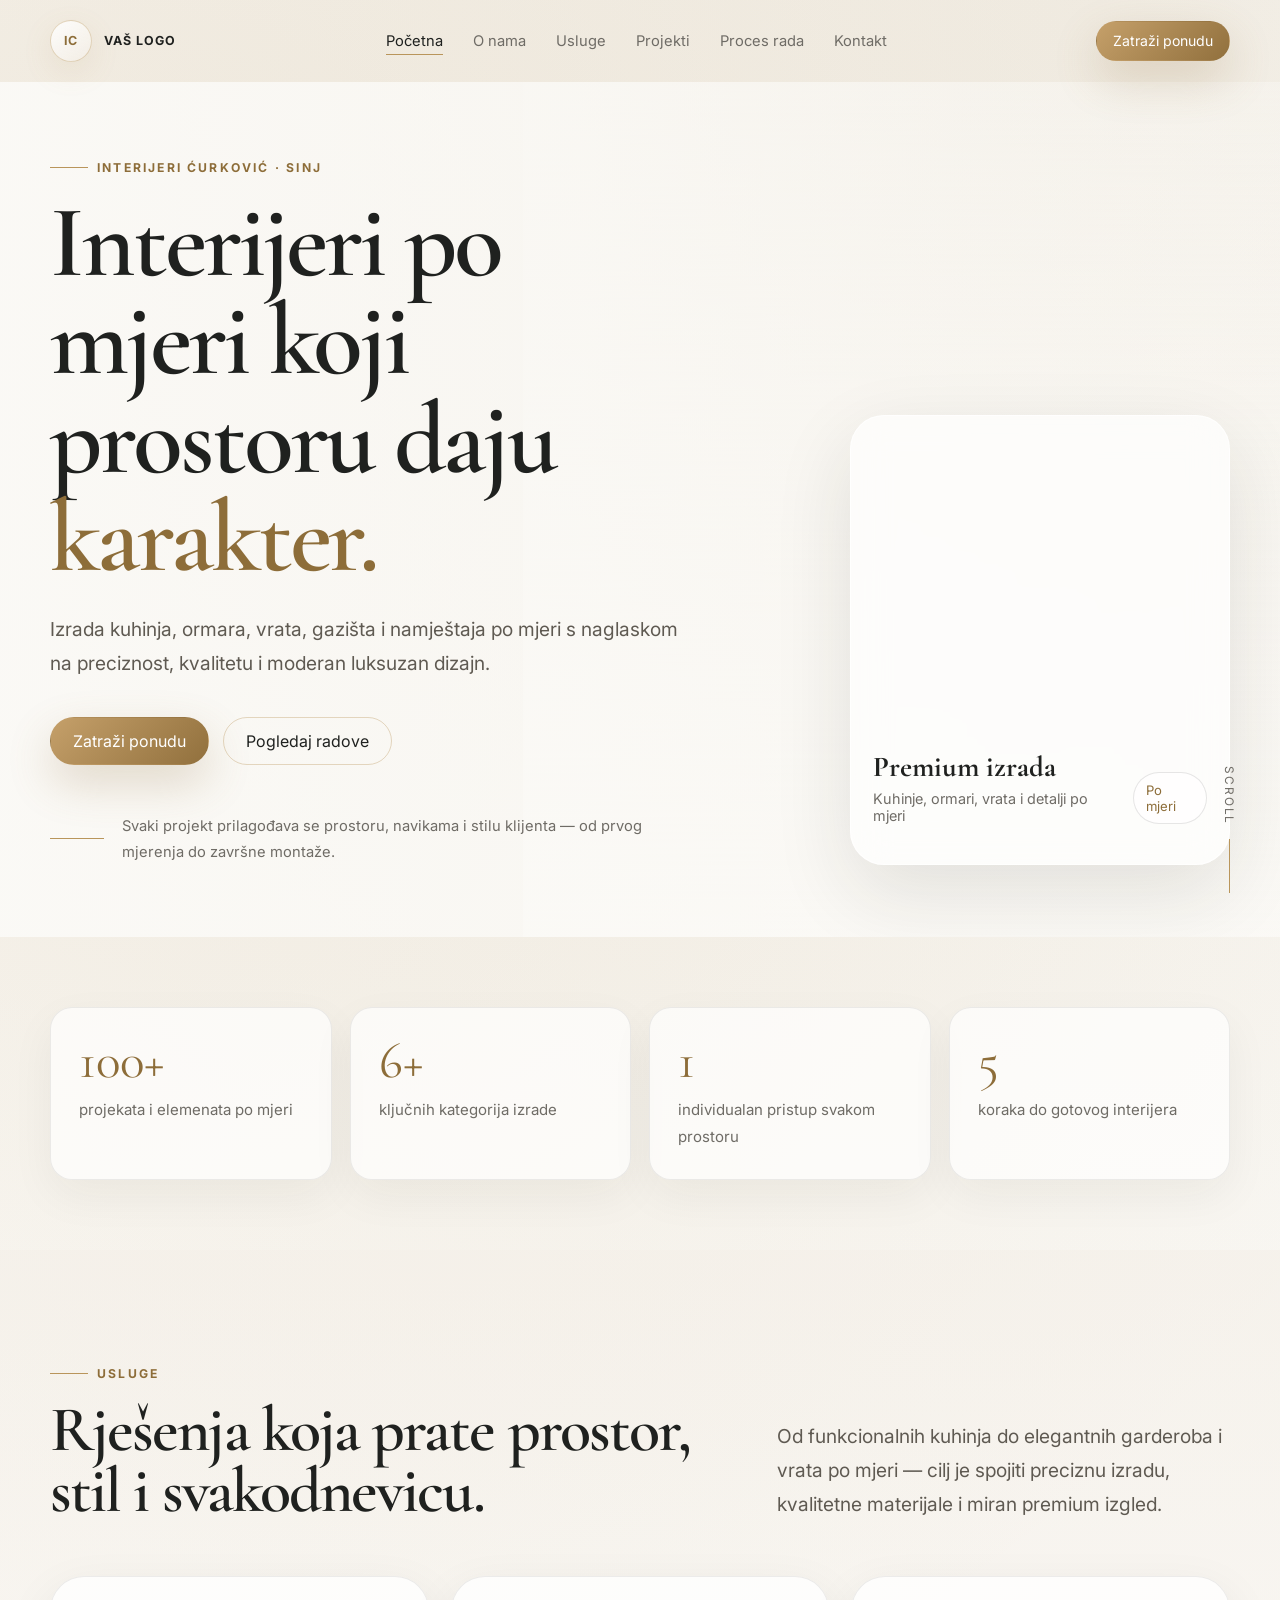
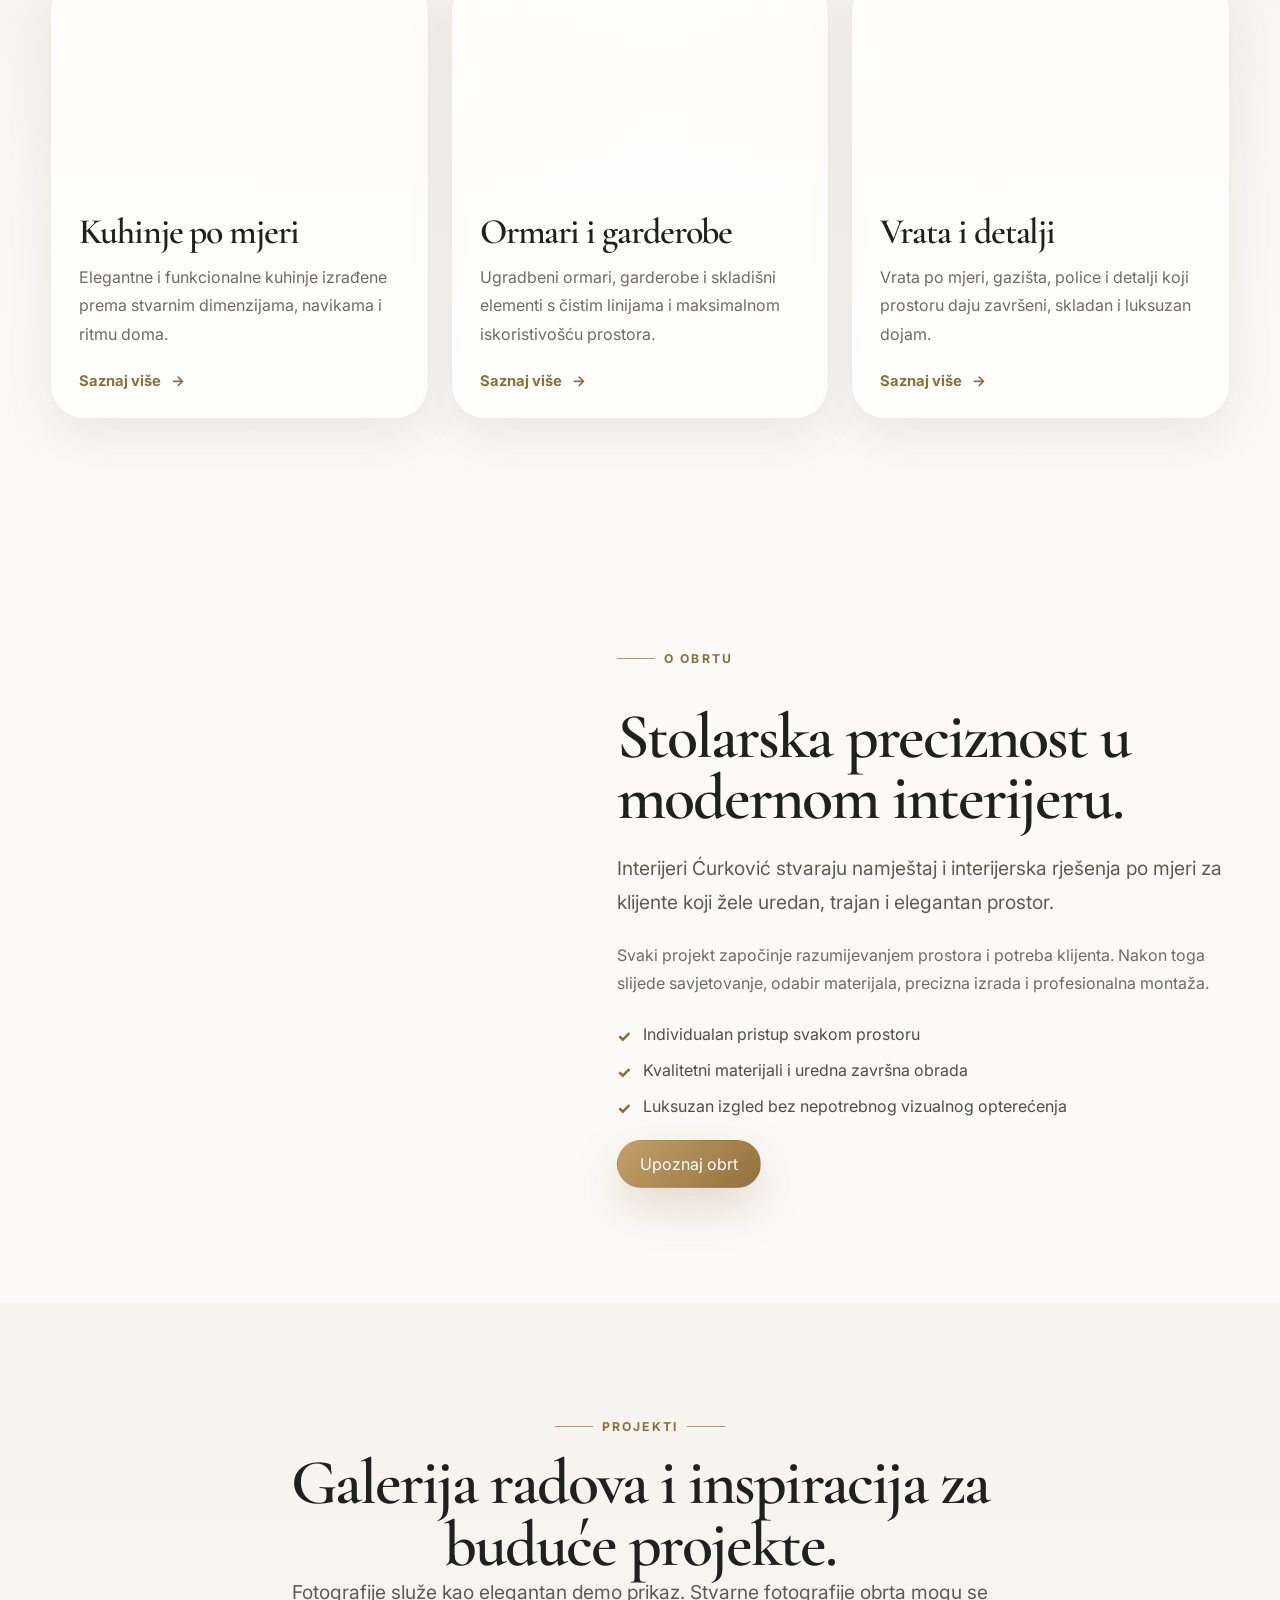
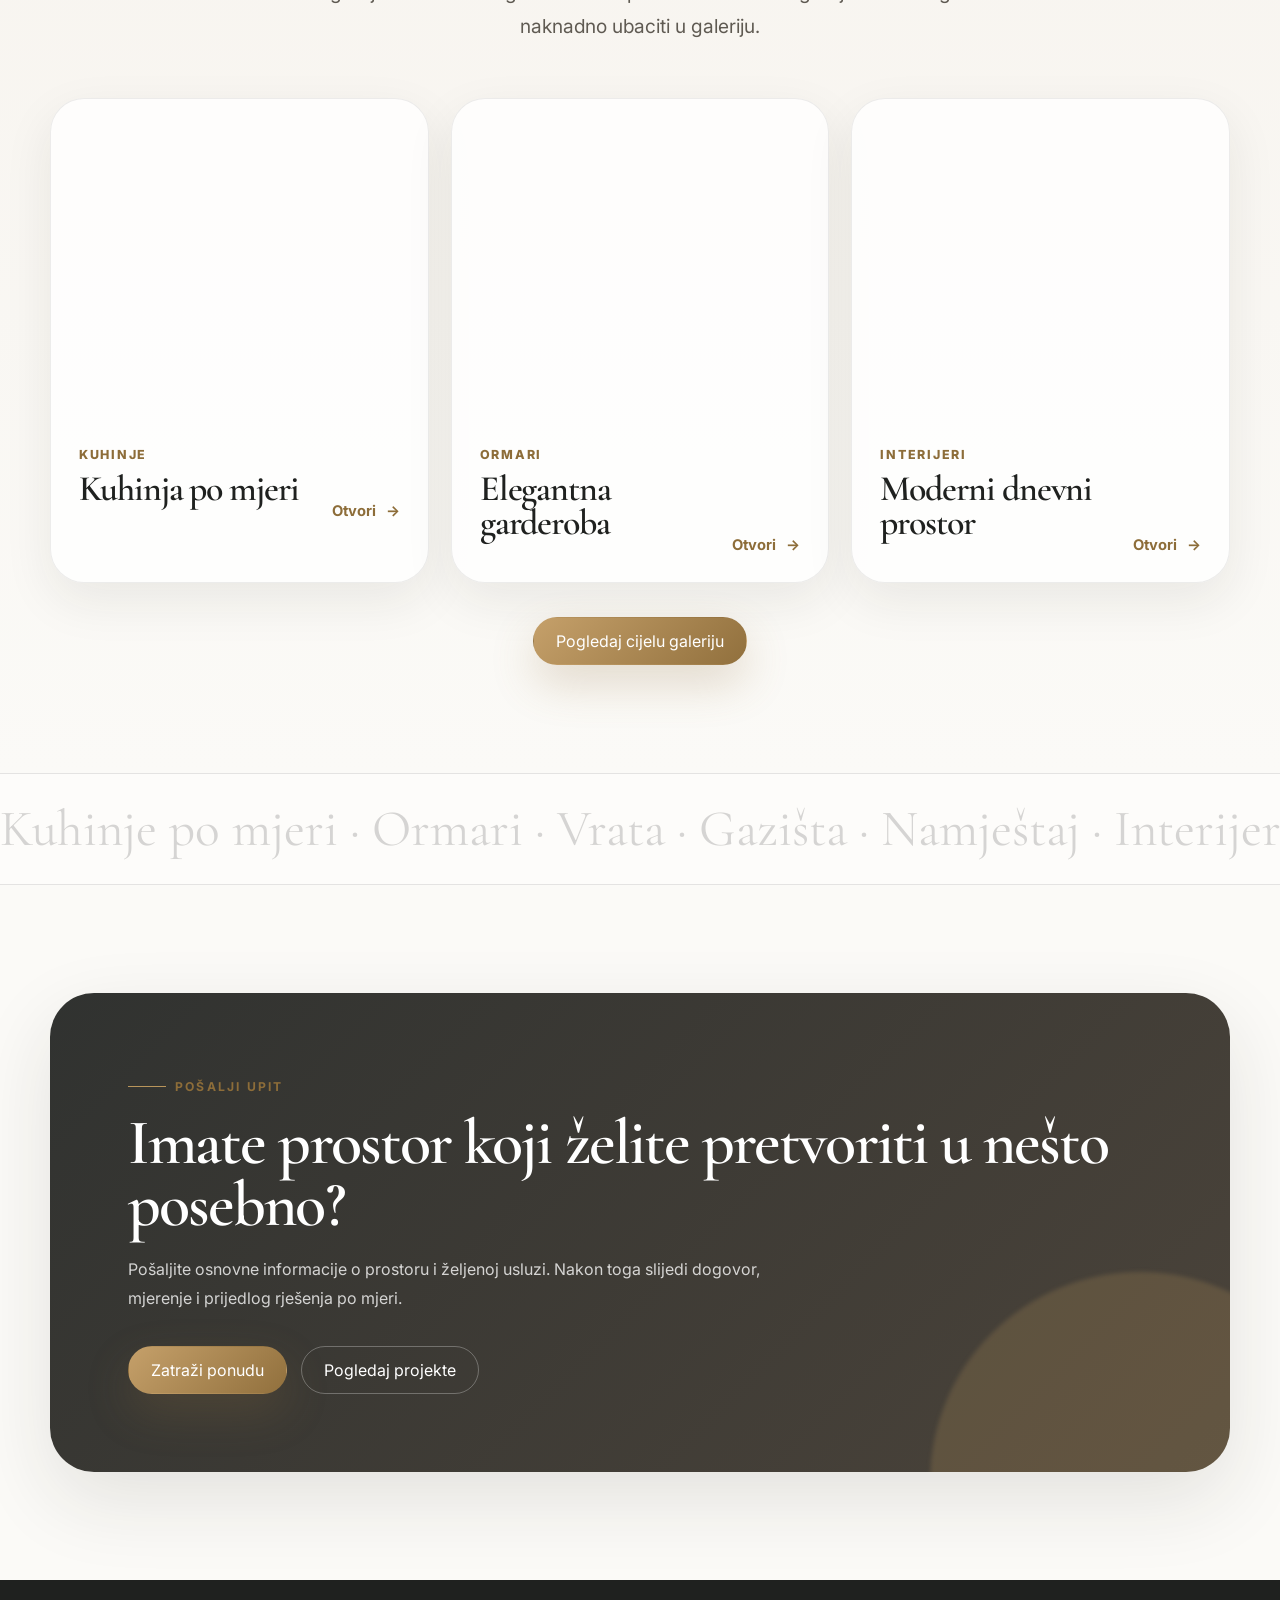
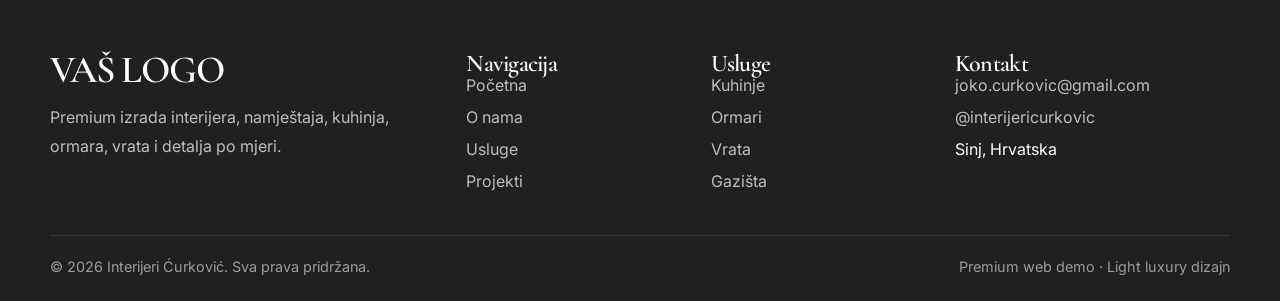
==== index.html @ 6cfb398f "1" ====
<!DOCTYPE html>
<html lang="hr">
<head>
  <meta charset="UTF-8" />
  <meta name="viewport" content="width=device-width, initial-scale=1.0" />
  <title>Interijeri Ćurković | Interijeri po mjeri</title>
  <meta name="description" content="Interijeri Ćurković - izrada kuhinja, ormara, vrata, gazišta i namještaja po mjeri. Sinj, Hrvatska." />
  <link rel="preconnect" href="https://fonts.googleapis.com">
  <link rel="preconnect" href="https://fonts.gstatic.com" crossorigin>
  <link href="https://fonts.googleapis.com/css2?family=Cormorant+Garamond:wght@500;600;700&family=Inter:wght@400;500;600;700;800&display=swap" rel="stylesheet">
  <link rel="stylesheet" href="styles.css" />
</head>
<body>
  <div class="preloader"><div class="preloader-mark"></div></div>

  <header class="navbar">
    <div class="nav-inner">
      <a href="index.html" class="logo" aria-label="Interijeri Ćurković početna">
        <span class="logo-mark">IC</span>
        <span>VAŠ LOGO</span>
      </a>
      <nav class="nav-links" aria-label="Glavna navigacija">
        <a href="index.html">Početna</a>
        <a href="o-nama.html">O nama</a>
        <a href="usluge.html">Usluge</a>
        <a href="projekti.html">Projekti</a>
        <a href="proces.html">Proces rada</a>
        <a href="kontakt.html">Kontakt</a>
      </nav>
      <div class="nav-cta">
        <a href="kontakt.html" class="btn small primary">Zatraži ponudu</a>
        <button class="menu-toggle" aria-label="Otvori izbornik">
          <span></span><span></span><span></span>
        </button>
      </div>
    </div>
  </header>

  <main>
    <section class="hero" style="--hero-img: url('https://images.unsplash.com/photo-1556912167-f556f1f39fdf?auto=format&fit=crop&w=1800&q=80');">
      <div class="hero-bg"></div>
      <div class="container hero-grid">
        <div class="hero-content reveal">
          <span class="eyebrow">Interijeri Ćurković · Sinj</span>
          <h1>Interijeri po mjeri koji prostoru daju <span>karakter.</span></h1>
          <p class="lead">Izrada kuhinja, ormara, vrata, gazišta i namještaja po mjeri s naglaskom na preciznost, kvalitetu i moderan luksuzan dizajn.</p>
          <div class="hero-actions">
            <a href="kontakt.html" class="btn primary">Zatraži ponudu</a>
            <a href="projekti.html" class="btn ghost">Pogledaj radove</a>
          </div>
          <div class="hero-note">
            <span class="line"></span>
            <p>Svaki projekt prilagođava se prostoru, navikama i stilu klijenta — od prvog mjerenja do završne montaže.</p>
          </div>
        </div>
        <aside class="hero-card reveal delay-2">
          <div class="hero-card-img image-reveal"></div>
          <div class="hero-card-row">
            <div>
              <strong>Premium izrada</strong>
              <span>Kuhinje, ormari, vrata i detalji po mjeri</span>
            </div>
            <div class="badge">Po mjeri</div>
          </div>
        </aside>
      </div>
      <div class="scroll-indicator">Scroll</div>
    </section>

    <section class="section tight">
      <div class="container stats-grid">
        <div class="stat-card reveal"><div class="stat-number" data-count="100" data-suffix="+">0</div><p>projekata i elemenata po mjeri</p></div>
        <div class="stat-card reveal delay-1"><div class="stat-number" data-count="6" data-suffix="+">0</div><p>ključnih kategorija izrade</p></div>
        <div class="stat-card reveal delay-2"><div class="stat-number" data-count="1">0</div><p>individualan pristup svakom prostoru</p></div>
        <div class="stat-card reveal delay-3"><div class="stat-number" data-count="5">0</div><p>koraka do gotovog interijera</p></div>
      </div>
    </section>

    <section class="section alt">
      <div class="container">
        <div class="section-head">
          <div class="reveal">
            <span class="eyebrow">Usluge</span>
            <h2>Rješenja koja prate prostor, stil i svakodnevicu.</h2>
          </div>
          <p class="lead reveal delay-1">Od funkcionalnih kuhinja do elegantnih garderoba i vrata po mjeri — cilj je spojiti preciznu izradu, kvalitetne materijale i miran premium izgled.</p>
        </div>
        <div class="grid-3">
          <article class="service-card reveal" style="--img:url('https://images.unsplash.com/photo-1600489000022-c2086d79f9d4?auto=format&fit=crop&w=900&q=80')">
            <div class="service-img"></div>
            <div class="card-content"><h3>Kuhinje po mjeri</h3><p>Elegantne i funkcionalne kuhinje izrađene prema stvarnim dimenzijama, navikama i ritmu doma.</p><a class="card-link" href="usluge.html">Saznaj više</a></div>
          </article>
          <article class="service-card reveal delay-1" style="--img:url('https://images.unsplash.com/photo-1616594039964-ae9021a400a0?auto=format&fit=crop&w=900&q=80')">
            <div class="service-img"></div>
            <div class="card-content"><h3>Ormari i garderobe</h3><p>Ugradbeni ormari, garderobe i skladišni elementi s čistim linijama i maksimalnom iskoristivošću prostora.</p><a class="card-link" href="usluge.html">Saznaj više</a></div>
          </article>
          <article class="service-card reveal delay-2" style="--img:url('https://images.unsplash.com/photo-1600566753190-17f0baa2a6c3?auto=format&fit=crop&w=900&q=80')">
            <div class="service-img"></div>
            <div class="card-content"><h3>Vrata i detalji</h3><p>Vrata po mjeri, gazišta, police i detalji koji prostoru daju završeni, skladan i luksuzan dojam.</p><a class="card-link" href="usluge.html">Saznaj više</a></div>
          </article>
        </div>
      </div>
    </section>

    <section class="section">
      <div class="container split">
        <div class="split-media image-reveal" style="--img:url('https://images.unsplash.com/photo-1600607687939-ce8a6c25118c?auto=format&fit=crop&w=1100&q=80')">
          <div class="float-card">
            <strong>Preciznost u svakom detalju</strong>
            <p>Od mjerenja do montaže, svaki element je usklađen s prostorom.</p>
          </div>
        </div>
        <div class="text-stack reveal delay-1">
          <span class="eyebrow">O obrtu</span>
          <h2>Stolarska preciznost u modernom interijeru.</h2>
          <p class="lead">Interijeri Ćurković stvaraju namještaj i interijerska rješenja po mjeri za klijente koji žele uredan, trajan i elegantan prostor.</p>
          <p>Svaki projekt započinje razumijevanjem prostora i potreba klijenta. Nakon toga slijede savjetovanje, odabir materijala, precizna izrada i profesionalna montaža.</p>
          <div class="check-list">
            <div class="check-item">Individualan pristup svakom prostoru</div>
            <div class="check-item">Kvalitetni materijali i uredna završna obrada</div>
            <div class="check-item">Luksuzan izgled bez nepotrebnog vizualnog opterećenja</div>
          </div>
          <a href="o-nama.html" class="btn primary">Upoznaj obrt</a>
        </div>
      </div>
    </section>

    <section class="section alt">
      <div class="container">
        <div class="section-head center reveal">
          <span class="eyebrow">Projekti</span>
          <h2>Galerija radova i inspiracija za buduće projekte.</h2>
          <p class="lead">Fotografije služe kao elegantan demo prikaz. Stvarne fotografije obrta mogu se naknadno ubaciti u galeriju.</p>
        </div>
        <div class="grid-3">
          <article class="project-card reveal" data-lightbox data-image="https://images.unsplash.com/photo-1556912172-45b7abe8b7e1?auto=format&fit=crop&w=1400&q=80" data-title="Kuhinja po mjeri" data-label="Kuhinje">
            <div class="project-img" style="--img:url('https://images.unsplash.com/photo-1556912172-45b7abe8b7e1?auto=format&fit=crop&w=900&q=80')"></div>
            <div class="card-content"><div><span class="project-meta">Kuhinje</span><h3>Kuhinja po mjeri</h3></div><a class="card-link">Otvori</a></div>
          </article>
          <article class="project-card reveal delay-1" data-lightbox data-image="https://images.unsplash.com/photo-1600585152220-90363fe7e115?auto=format&fit=crop&w=1400&q=80" data-title="Elegantna garderoba" data-label="Ormari">
            <div class="project-img" style="--img:url('https://images.unsplash.com/photo-1600585152220-90363fe7e115?auto=format&fit=crop&w=900&q=80')"></div>
            <div class="card-content"><div><span class="project-meta">Ormari</span><h3>Elegantna garderoba</h3></div><a class="card-link">Otvori</a></div>
          </article>
          <article class="project-card reveal delay-2" data-lightbox data-image="https://images.unsplash.com/photo-1600607687920-4e2a09cf159d?auto=format&fit=crop&w=1400&q=80" data-title="Moderni dnevni prostor" data-label="Interijeri">
            <div class="project-img" style="--img:url('https://images.unsplash.com/photo-1600607687920-4e2a09cf159d?auto=format&fit=crop&w=900&q=80')"></div>
            <div class="card-content"><div><span class="project-meta">Interijeri</span><h3>Moderni dnevni prostor</h3></div><a class="card-link">Otvori</a></div>
          </article>
        </div>
        <div style="text-align:center;margin-top:34px" class="reveal"><a href="projekti.html" class="btn primary">Pogledaj cijelu galeriju</a></div>
      </div>
    </section>

    <section class="marquee" aria-hidden="true">
      <div class="marquee-track">
        <span>Kuhinje po mjeri · Ormari · Vrata · Gazišta · Namještaj · Interijeri ·</span>
        <span>Kuhinje po mjeri · Ormari · Vrata · Gazišta · Namještaj · Interijeri ·</span>
      </div>
    </section>

    <section class="section">
      <div class="container">
        <div class="cta-band reveal">
          <span class="eyebrow">Pošalji upit</span>
          <h2>Imate prostor koji želite pretvoriti u nešto posebno?</h2>
          <p>Pošaljite osnovne informacije o prostoru i željenoj usluzi. Nakon toga slijedi dogovor, mjerenje i prijedlog rješenja po mjeri.</p>
          <div class="cta-actions">
            <a href="kontakt.html" class="btn primary">Zatraži ponudu</a>
            <a href="projekti.html" class="btn ghost">Pogledaj projekte</a>
          </div>
        </div>
      </div>
    </section>
  </main>

  <footer class="footer">
    <div class="container">
      <div class="footer-grid">
        <div><h3>VAŠ LOGO</h3><p>Premium izrada interijera, namještaja, kuhinja, ormara, vrata i detalja po mjeri.</p></div>
        <div><h4>Navigacija</h4><div class="footer-links"><a href="index.html">Početna</a><a href="o-nama.html">O nama</a><a href="usluge.html">Usluge</a><a href="projekti.html">Projekti</a></div></div>
        <div><h4>Usluge</h4><div class="footer-links"><a href="usluge.html">Kuhinje</a><a href="usluge.html">Ormari</a><a href="usluge.html">Vrata</a><a href="usluge.html">Gazišta</a></div></div>
        <div><h4>Kontakt</h4><div class="footer-links"><a href="mailto:joko.curkovic@gmail.com">joko.curkovic@gmail.com</a><a href="https://www.instagram.com/interijericurkovic/" target="_blank" rel="noreferrer">@interijericurkovic</a><span>Sinj, Hrvatska</span></div></div>
      </div>
      <div class="footer-bottom"><span>© 2026 Interijeri Ćurković. Sva prava pridržana.</span><span>Premium web demo · Light luxury dizajn</span></div>
    </div>
  </footer>

  <div class="lightbox" aria-label="Pregled fotografije">
    <div class="lightbox-content">
      <div class="lightbox-img"></div>
      <div class="lightbox-info"><div><span class="project-meta lightbox-category">Projekt</span><h3 class="lightbox-title">Naziv projekta</h3></div><button class="lightbox-close" aria-label="Zatvori">×</button></div>
    </div>
  </div>

  <script src="script.js"></script>
</body>
</html>
---- styles.css ----
:root {
  --bg: #fbfaf7;
  --bg-soft: #f4efe8;
  --card: rgba(255,255,255,0.78);
  --card-solid: #ffffff;
  --text: #1f211f;
  --muted: #6f6c66;
  --line: rgba(31, 33, 31, 0.11);
  --accent: #b9955b;
  --accent-dark: #8d6d39;
  --wood: #b98352;
  --shadow: 0 28px 80px rgba(40, 35, 25, 0.11);
  --shadow-soft: 0 18px 50px rgba(40, 35, 25, 0.08);
  --radius-lg: 34px;
  --radius-md: 22px;
  --radius-sm: 14px;
  --max: 1180px;
  --nav-height: 82px;
}

* { box-sizing: border-box; }
html { scroll-behavior: smooth; }
body {
  margin: 0;
  font-family: 'Inter', system-ui, -apple-system, BlinkMacSystemFont, 'Segoe UI', sans-serif;
  color: var(--text);
  background:
    radial-gradient(circle at 12% 8%, rgba(185,149,91,0.13), transparent 30%),
    radial-gradient(circle at 84% 0%, rgba(197,178,145,0.17), transparent 35%),
    var(--bg);
  overflow-x: hidden;
}
body.menu-open { overflow: hidden; }

a { color: inherit; text-decoration: none; }
img { max-width: 100%; display: block; }
button, input, textarea, select { font: inherit; }
::selection { background: rgba(185,149,91,0.28); }

.preloader {
  position: fixed;
  inset: 0;
  z-index: 9999;
  display: grid;
  place-items: center;
  background: var(--bg);
  transition: opacity .75s ease, visibility .75s ease;
}
.preloader.hidden { opacity: 0; visibility: hidden; }
.preloader-mark {
  width: 72px;
  height: 72px;
  border: 1px solid var(--line);
  border-top-color: var(--accent);
  border-radius: 50%;
  animation: spin 1.1s linear infinite;
}
@keyframes spin { to { transform: rotate(360deg); } }

.navbar {
  position: fixed;
  top: 0;
  left: 0;
  right: 0;
  z-index: 1000;
  height: var(--nav-height);
  display: flex;
  align-items: center;
  transition: background .35s ease, box-shadow .35s ease, height .35s ease, border-color .35s ease;
  border-bottom: 1px solid transparent;
}
.navbar.scrolled {
  height: 70px;
  background: rgba(251,250,247,0.86);
  backdrop-filter: blur(22px);
  border-color: var(--line);
  box-shadow: 0 12px 30px rgba(30, 24, 15, .05);
}
.nav-inner {
  width: min(var(--max), calc(100% - 40px));
  margin: 0 auto;
  display: flex;
  align-items: center;
  justify-content: space-between;
  gap: 24px;
}
.logo {
  display: flex;
  align-items: center;
  gap: 12px;
  font-weight: 700;
  letter-spacing: .08em;
  text-transform: uppercase;
  font-size: .78rem;
}
.logo-mark {
  width: 42px;
  height: 42px;
  display: grid;
  place-items: center;
  border: 1px solid rgba(185,149,91,.38);
  border-radius: 50%;
  background: linear-gradient(145deg, rgba(255,255,255,.85), rgba(244,239,232,.5));
  box-shadow: 0 10px 30px rgba(185,149,91,.13);
  color: var(--accent-dark);
}
.nav-links {
  display: flex;
  align-items: center;
  gap: 4px;
}
.nav-links a {
  position: relative;
  padding: 12px 13px;
  color: var(--muted);
  font-size: .92rem;
  transition: color .25s ease;
}
.nav-links a::after {
  content: '';
  position: absolute;
  left: 13px;
  right: 13px;
  bottom: 7px;
  height: 1px;
  background: var(--accent);
  transform: scaleX(0);
  transform-origin: left;
  transition: transform .3s ease;
}
.nav-links a:hover,
.nav-links a.active { color: var(--text); }
.nav-links a:hover::after,
.nav-links a.active::after { transform: scaleX(1); }
.nav-cta { display: flex; align-items: center; gap: 12px; }
.menu-toggle {
  display: none;
  border: 0;
  background: transparent;
  width: 44px;
  height: 44px;
  padding: 0;
  cursor: pointer;
}
.menu-toggle span {
  display: block;
  width: 24px;
  height: 1px;
  background: var(--text);
  margin: 6px auto;
  transition: transform .35s ease, opacity .35s ease;
}
.menu-open .menu-toggle span:nth-child(1) { transform: translateY(7px) rotate(45deg); }
.menu-open .menu-toggle span:nth-child(2) { opacity: 0; }
.menu-open .menu-toggle span:nth-child(3) { transform: translateY(-7px) rotate(-45deg); }

.btn {
  display: inline-flex;
  align-items: center;
  justify-content: center;
  gap: 10px;
  min-height: 48px;
  padding: 0 22px;
  border-radius: 999px;
  border: 1px solid rgba(185,149,91,.36);
  background: rgba(255,255,255,.6);
  color: var(--text);
  cursor: pointer;
  transition: transform .25s ease, box-shadow .25s ease, background .25s ease, border-color .25s ease;
  white-space: nowrap;
}
.btn:hover { transform: translateY(-2px); box-shadow: var(--shadow-soft); }
.btn.primary {
  color: #fff;
  background: linear-gradient(135deg, #c5a06a, #91703d);
  border-color: transparent;
  box-shadow: 0 18px 45px rgba(145,112,61,.24);
}
.btn.primary:hover { box-shadow: 0 22px 55px rgba(145,112,61,.30); }
.btn.ghost { background: transparent; }
.btn.small { min-height: 40px; padding: 0 16px; font-size: .88rem; }

main { padding-top: var(--nav-height); }
.container { width: min(var(--max), calc(100% - 40px)); margin: 0 auto; }
.section { padding: 108px 0; position: relative; }
.section.tight { padding: 70px 0; }
.section.alt {
  background: linear-gradient(180deg, rgba(244,239,232,.62), rgba(255,255,255,.0));
}
.eyebrow {
  display: inline-flex;
  align-items: center;
  gap: 9px;
  color: var(--accent-dark);
  font-weight: 700;
  font-size: .76rem;
  letter-spacing: .18em;
  text-transform: uppercase;
  margin-bottom: 18px;
}
.eyebrow::before {
  content: '';
  width: 38px;
  height: 1px;
  background: var(--accent);
}
h1, h2, h3, h4 {
  margin: 0;
  font-family: 'Cormorant Garamond', Georgia, serif;
  color: var(--text);
  font-weight: 600;
  line-height: .96;
  letter-spacing: -.03em;
}
h1 { font-size: clamp(3.8rem, 8vw, 8.9rem); }
h2 { font-size: clamp(2.55rem, 5vw, 5.45rem); }
h3 { font-size: clamp(1.7rem, 2.8vw, 2.55rem); }
h4 { font-size: 1.5rem; }
p { color: var(--muted); line-height: 1.78; margin: 0; }
.lead { font-size: clamp(1.04rem, 1.5vw, 1.24rem); color: #5f5a52; }
.section-head {
  display: grid;
  grid-template-columns: minmax(0, 1.05fr) minmax(280px, .7fr);
  gap: 48px;
  align-items: end;
  margin-bottom: 54px;
}
.section-head.center { display: block; text-align: center; max-width: 760px; margin: 0 auto 54px; }
.section-head.center .eyebrow { justify-content: center; }
.section-head.center .eyebrow::after { content:''; width:38px; height:1px; background:var(--accent); }

.hero {
  position: relative;
  min-height: calc(100vh - var(--nav-height));
  padding: 70px 0 72px;
  display: grid;
  align-items: center;
  overflow: hidden;
}
.hero::before {
  content: '';
  position: absolute;
  inset: 0;
  background: linear-gradient(90deg, rgba(251,250,247,.92) 0%, rgba(251,250,247,.78) 45%, rgba(251,250,247,.25) 100%);
  z-index: 1;
  pointer-events: none;
}
.hero-bg {
  position: absolute;
  inset: 0 0 0 42%;
  background-image: var(--hero-img);
  background-size: cover;
  background-position: center;
  transform: scale(1.04);
  filter: saturate(.92) contrast(1.02);
}
.hero-bg::after {
  content:'';
  position:absolute;
  inset:0;
  background: linear-gradient(180deg, rgba(251,250,247,.15), rgba(251,250,247,.62));
}
.hero-grid {
  position: relative;
  z-index: 2;
  display: grid;
  grid-template-columns: minmax(0, .92fr) minmax(320px, .7fr);
  gap: 56px;
  align-items: center;
}
.hero-content { max-width: 740px; }
.hero-content h1 span { color: var(--accent-dark); }
.hero-content .lead { max-width: 650px; margin-top: 26px; }
.hero-actions { display: flex; gap: 14px; flex-wrap: wrap; margin-top: 36px; }
.hero-note {
  display: flex;
  align-items: center;
  gap: 18px;
  margin-top: 48px;
  max-width: 620px;
}
.hero-note .line { width: 72px; height: 1px; background: var(--accent); }
.hero-note p { font-size: .92rem; }
.hero-card {
  align-self: end;
  justify-self: end;
  width: min(380px, 100%);
  min-height: 450px;
  padding: 22px;
  border-radius: var(--radius-lg);
  background: rgba(255,255,255,.66);
  backdrop-filter: blur(18px);
  border: 1px solid rgba(255,255,255,.7);
  box-shadow: var(--shadow);
}
.hero-card-img {
  height: 295px;
  border-radius: 26px;
  background-image: url('https://images.unsplash.com/photo-1618221195710-dd6b41faaea6?auto=format&fit=crop&w=900&q=80');
  background-size: cover;
  background-position: center;
  margin-bottom: 20px;
  overflow: hidden;
}
.hero-card-row { display:flex; justify-content:space-between; gap: 18px; align-items:flex-end; }
.hero-card strong { display:block; font-family:'Cormorant Garamond', Georgia, serif; font-size:1.8rem; line-height:1; }
.hero-card span { display:block; color:var(--muted); margin-top:8px; font-size:.9rem; }
.hero-card .badge { border: 1px solid var(--line); border-radius: 999px; padding: 9px 12px; color: var(--accent-dark); font-size: .82rem; background:rgba(255,255,255,.6); }
.scroll-indicator {
  position: absolute;
  z-index: 3;
  right: min(44px, 4vw);
  bottom: 44px;
  writing-mode: vertical-rl;
  color: var(--muted);
  font-size: .74rem;
  letter-spacing: .16em;
  text-transform: uppercase;
  display: flex;
  align-items: center;
  gap: 14px;
}
.scroll-indicator::after { content:''; width:1px; height:54px; background: var(--accent); }

.page-hero {
  padding: 110px 0 82px;
  border-bottom: 1px solid var(--line);
  position: relative;
  overflow: hidden;
}
.page-hero::after {
  content:'';
  position:absolute;
  right:-160px; top: 18px;
  width: 440px; height: 440px;
  border-radius: 50%;
  background: radial-gradient(circle, rgba(185,149,91,.13), transparent 68%);
}
.page-hero-grid {
  display:grid;
  grid-template-columns: minmax(0, .9fr) minmax(300px, .58fr);
  gap: 64px;
  align-items:end;
  position:relative;
  z-index:1;
}
.page-hero h1 { font-size: clamp(3.4rem, 7vw, 7.8rem); }
.page-hero p { margin-top: 28px; }
.breadcrumb { color: var(--muted); font-size: .9rem; margin-bottom: 20px; }
.breadcrumb a { color: var(--accent-dark); }

.stats-grid {
  display:grid;
  grid-template-columns: repeat(4, 1fr);
  gap: 18px;
}
.stat-card {
  padding: 28px;
  border-radius: var(--radius-md);
  background: rgba(255,255,255,.68);
  border: 1px solid rgba(31,33,31,.08);
  box-shadow: 0 16px 45px rgba(40,35,25,.05);
}
.stat-number {
  font-family: 'Cormorant Garamond', Georgia, serif;
  font-size: clamp(2.5rem, 4vw, 4rem);
  color: var(--accent-dark);
  line-height: 1;
}
.stat-card p { margin-top: 10px; font-size: .94rem; }

.grid-3 { display:grid; grid-template-columns: repeat(3, 1fr); gap: 22px; }
.grid-2 { display:grid; grid-template-columns: repeat(2, 1fr); gap: 28px; }
.service-card,
.value-card,
.contact-card,
.faq-card,
.project-card,
.process-card {
  position: relative;
  border-radius: var(--radius-lg);
  background: var(--card);
  border: 1px solid rgba(31,33,31,.08);
  box-shadow: var(--shadow-soft);
  overflow: hidden;
}
.service-card { min-height: 390px; display:flex; flex-direction:column; }
.service-img,
.project-img {
  height: 210px;
  background: var(--img) center/cover no-repeat;
  overflow:hidden;
}
.service-card::after,
.project-card::after {
  content:'';
  position:absolute;
  inset:0;
  background: linear-gradient(135deg, transparent 48%, rgba(185,149,91,.12));
  opacity:0;
  transition: opacity .35s ease;
  pointer-events:none;
}
.service-card:hover::after,
.project-card:hover::after { opacity:1; }
.service-card:hover .service-img,
.project-card:hover .project-img { transform: scale(1.025); }
.service-img,
.project-img { transition: transform .55s ease; }
.card-content { padding: 28px; position:relative; z-index:1; }
.card-content h3 { margin-bottom: 14px; }
.card-content p { margin-bottom: 22px; }
.card-link {
  display:inline-flex;
  align-items:center;
  gap:10px;
  color: var(--accent-dark);
  font-weight:700;
  font-size:.92rem;
}
.card-link::after { content:'→'; transition: transform .25s ease; }
.card-link:hover::after { transform: translateX(4px); }
.icon-chip {
  width: 54px;
  height:54px;
  display:grid;
  place-items:center;
  border-radius: 18px;
  background: linear-gradient(145deg, rgba(185,149,91,.16), rgba(255,255,255,.72));
  border:1px solid rgba(185,149,91,.2);
  color: var(--accent-dark);
  font-size:1.25rem;
  margin-bottom: 24px;
}
.value-card { padding: 32px; }
.value-card h3 { font-size: 2.05rem; margin-bottom: 16px; }

.split {
  display:grid;
  grid-template-columns: minmax(0, .82fr) minmax(320px, 1fr);
  gap: 64px;
  align-items:center;
}
.split.reverse { grid-template-columns: minmax(320px, 1fr) minmax(0, .82fr); }
.split-media {
  position: relative;
  min-height: 560px;
  border-radius: 40px;
  overflow:hidden;
  background: var(--img) center/cover no-repeat;
  box-shadow: var(--shadow);
}
.split-media.small { min-height: 440px; }
.split-media::after {
  content:'';
  position:absolute;
  inset:0;
  background: linear-gradient(180deg, transparent 45%, rgba(0,0,0,.18));
}
.float-card {
  position:absolute;
  left: 26px;
  bottom: 26px;
  right: 26px;
  z-index:1;
  padding: 24px;
  border-radius: 26px;
  background: rgba(255,255,255,.82);
  backdrop-filter: blur(16px);
  border: 1px solid rgba(255,255,255,.7);
}
.float-card strong { font-family:'Cormorant Garamond', Georgia, serif; font-size:2rem; line-height:1; }
.float-card p { margin-top:8px; }
.text-stack > * + * { margin-top: 22px; }
.check-list { display:grid; gap:14px; margin-top: 26px; }
.check-item { display:flex; gap:12px; align-items:flex-start; color:#514d47; }
.check-item::before { content:'✓'; color: var(--accent-dark); font-weight:800; margin-top:2px; }

.project-card { cursor:pointer; }
.project-img { height: 320px; }
.project-card .card-content { display:flex; justify-content:space-between; align-items:flex-end; gap:20px; }
.project-meta { display:block; color:var(--accent-dark); font-size:.78rem; letter-spacing:.14em; text-transform:uppercase; font-weight:800; margin-bottom:10px; }
.gallery-controls {
  display:flex;
  flex-wrap:wrap;
  justify-content:center;
  gap:10px;
  margin-bottom:34px;
}
.filter-btn {
  border:1px solid var(--line);
  border-radius:999px;
  background:rgba(255,255,255,.7);
  padding:12px 18px;
  cursor:pointer;
  color: var(--muted);
  transition: .25s ease;
}
.filter-btn.active,
.filter-btn:hover { color:#fff; background: var(--accent-dark); border-color: var(--accent-dark); }
.gallery-card.hide { display:none; }

.timeline {
  position:relative;
  display:grid;
  gap:24px;
}
.timeline::before {
  content:'';
  position:absolute;
  top: 24px;
  bottom: 24px;
  left: 31px;
  width:1px;
  background: linear-gradient(var(--accent), transparent);
}
.timeline-item {
  display:grid;
  grid-template-columns: 64px minmax(0, 1fr);
  gap: 24px;
  align-items:start;
}
.timeline-no {
  position:relative;
  z-index:1;
  width:64px;
  height:64px;
  border-radius:50%;
  display:grid;
  place-items:center;
  background: #fff;
  border:1px solid rgba(185,149,91,.38);
  color:var(--accent-dark);
  font-weight:800;
  box-shadow: 0 12px 28px rgba(185,149,91,.12);
}
.process-card { padding: 30px; }
.process-card h3 { margin-bottom:12px; }

.cta-band {
  position:relative;
  overflow:hidden;
  padding: 78px;
  border-radius: 44px;
  background:
    linear-gradient(135deg, rgba(31,33,31,.92), rgba(56,48,38,.9)),
    url('https://images.unsplash.com/photo-1600607687920-4e2a09cf159d?auto=format&fit=crop&w=1400&q=80') center/cover no-repeat;
  color:#fff;
  box-shadow: var(--shadow);
}
.cta-band::after {
  content:'';
  position:absolute;
  inset:auto -120px -220px auto;
  width:420px;
  height:420px;
  border-radius:50%;
  background: rgba(185,149,91,.22);
  filter: blur(2px);
}
.cta-band h2, .cta-band p { color:#fff; position:relative; z-index:1; }
.cta-band p { opacity:.78; max-width:680px; margin-top:20px; }
.cta-actions { position:relative; z-index:1; display:flex; gap:14px; flex-wrap:wrap; margin-top:34px; }
.cta-band .btn.ghost { color:#fff; border-color:rgba(255,255,255,.28); }

.contact-layout {
  display:grid;
  grid-template-columns: minmax(320px,.75fr) minmax(0,1fr);
  gap: 30px;
  align-items:start;
}
.contact-stack { display:grid; gap:18px; }
.contact-card { padding:28px; }
.contact-card h3 { margin-bottom:10px; font-size:2rem; }
.contact-card a { color:var(--accent-dark); font-weight:700; }
.form-panel {
  border-radius: 40px;
  padding: 34px;
  background: rgba(255,255,255,.76);
  border:1px solid rgba(31,33,31,.08);
  box-shadow: var(--shadow);
}
.form-grid { display:grid; grid-template-columns: repeat(2,1fr); gap:16px; }
.form-field.full { grid-column:1 / -1; }
.form-field label { display:block; color:#57524b; font-size:.88rem; margin-bottom:8px; font-weight:700; }
.form-field input,
.form-field textarea,
.form-field select {
  width:100%;
  border:1px solid rgba(31,33,31,.12);
  border-radius: 16px;
  background: rgba(255,255,255,.86);
  padding: 15px 16px;
  color:var(--text);
  outline:none;
  transition: border-color .25s ease, box-shadow .25s ease;
}
.form-field textarea { min-height: 145px; resize:vertical; }
.form-field input:focus,
.form-field textarea:focus,
.form-field select:focus {
  border-color: rgba(185,149,91,.65);
  box-shadow: 0 0 0 4px rgba(185,149,91,.10);
}
.form-note { color:var(--muted); font-size:.88rem; margin-top:16px; }
.form-message { margin-top:16px; color:var(--accent-dark); font-weight:700; display:none; }
.map-placeholder {
  height: 360px;
  border-radius: 34px;
  overflow:hidden;
  background:
    linear-gradient(rgba(31,33,31,.18), rgba(31,33,31,.18)),
    url('https://images.unsplash.com/photo-1524661135-423995f22d0b?auto=format&fit=crop&w=1400&q=80') center/cover no-repeat;
  display:grid;
  place-items:center;
  text-align:center;
  color:#fff;
  margin-top: 28px;
  box-shadow: var(--shadow-soft);
}
.map-placeholder span {
  background: rgba(31,33,31,.52);
  border: 1px solid rgba(255,255,255,.25);
  backdrop-filter: blur(8px);
  border-radius: 999px;
  padding: 13px 18px;
}

.faq-grid { display:grid; grid-template-columns: repeat(2, 1fr); gap:20px; }
.faq-card { padding: 28px; }
.faq-card h3 { font-size:1.75rem; margin-bottom:10px; }

.marquee {
  overflow:hidden;
  border-top:1px solid var(--line);
  border-bottom:1px solid var(--line);
  padding:24px 0;
  background: rgba(255,255,255,.38);
}
.marquee-track {
  display:flex;
  width:max-content;
  animation: marquee 28s linear infinite;
}
.marquee-track span {
  font-family:'Cormorant Garamond', Georgia, serif;
  font-size: clamp(2rem, 4vw, 4rem);
  color: rgba(31,33,31,.18);
  white-space:nowrap;
  margin-right: 46px;
}
@keyframes marquee { to { transform: translateX(-50%); } }

.footer {
  background:#1f211f;
  color:#fff;
  padding: 72px 0 26px;
}
.footer-grid {
  display:grid;
  grid-template-columns: 1.1fr .6fr .6fr .8fr;
  gap: 38px;
  margin-bottom: 44px;
}
.footer h3, .footer h4 { color:#fff; }
.footer h3 { font-size:2.4rem; margin-bottom:14px; }
.footer p, .footer a { color: rgba(255,255,255,.7); }
.footer a:hover { color:#fff; }
.footer-links { display:grid; gap:12px; }
.footer-bottom {
  border-top:1px solid rgba(255,255,255,.11);
  padding-top: 22px;
  display:flex;
  justify-content:space-between;
  gap:18px;
  flex-wrap:wrap;
  color:rgba(255,255,255,.55);
  font-size:.9rem;
}

.lightbox {
  position: fixed;
  inset:0;
  background: rgba(31,33,31,.88);
  z-index:2000;
  display:none;
  place-items:center;
  padding: 28px;
}
.lightbox.open { display:grid; }
.lightbox-content {
  width:min(1040px, 100%);
  background:#fff;
  border-radius: 30px;
  overflow:hidden;
  box-shadow:0 35px 100px rgba(0,0,0,.4);
}
.lightbox-img {
  height:min(68vh, 650px);
  background: center/cover no-repeat;
}
.lightbox-info { padding:22px 26px; display:flex; justify-content:space-between; gap:20px; align-items:center; }
.lightbox-info h3 { font-size:2rem; }
.lightbox-close {
  border:0;
  width:44px;
  height:44px;
  border-radius:50%;
  background:#f2eee6;
  cursor:pointer;
  font-size:1.3rem;
}

.reveal { opacity:0; transform: translateY(28px); transition: opacity .75s ease, transform .75s ease; }
.reveal.visible { opacity:1; transform: translateY(0); }
.reveal.delay-1 { transition-delay: .12s; }
.reveal.delay-2 { transition-delay: .24s; }
.reveal.delay-3 { transition-delay: .36s; }
.image-reveal { clip-path: inset(0 0 100% 0); transition: clip-path 1s cubic-bezier(.22,1,.36,1), transform 1s ease; }
.image-reveal.visible { clip-path: inset(0 0 0 0); }

@media (max-width: 1020px) {
  .nav-links {
    position: fixed;
    inset: var(--nav-height) 14px auto 14px;
    display: grid;
    gap: 4px;
    padding: 16px;
    border-radius: 28px;
    background: rgba(251,250,247,.96);
    border:1px solid var(--line);
    box-shadow: var(--shadow);
    transform: translateY(-16px);
    opacity:0;
    pointer-events:none;
    transition: .3s ease;
  }
  .menu-open .nav-links { transform: translateY(0); opacity:1; pointer-events:auto; }
  .nav-links a { padding: 15px 16px; }
  .nav-cta .btn { display:none; }
  .menu-toggle { display:block; }
  .hero-grid, .page-hero-grid, .split, .split.reverse, .contact-layout, .section-head { grid-template-columns: 1fr; }
  .hero-bg { inset: 38% 0 0 0; opacity:.55; }
  .hero::before { background: linear-gradient(180deg, rgba(251,250,247,.96) 0%, rgba(251,250,247,.9) 52%, rgba(251,250,247,.68) 100%); }
  .hero-card { justify-self:start; }
  .stats-grid { grid-template-columns: repeat(2, 1fr); }
  .grid-3 { grid-template-columns: repeat(2,1fr); }
  .footer-grid { grid-template-columns: 1fr 1fr; }
}

@media (max-width: 700px) {
  :root { --nav-height: 74px; }
  .container, .nav-inner { width: min(100% - 28px, var(--max)); }
  .section { padding: 78px 0; }
  .section.tight { padding: 52px 0; }
  .hero { min-height:auto; padding: 54px 0 46px; }
  h1 { font-size: clamp(3.1rem, 16vw, 5rem); }
  h2 { font-size: clamp(2.45rem, 12vw, 4.2rem); }
  .hero-actions, .cta-actions { flex-direction:column; align-items:stretch; }
  .btn { width:100%; }
  .hero-note { margin-top: 32px; }
  .hero-note .line { width: 44px; }
  .hero-card { min-height:auto; }
  .hero-card-img { height: 220px; }
  .scroll-indicator { display:none; }
  .stats-grid, .grid-3, .grid-2, .faq-grid, .form-grid { grid-template-columns:1fr; }
  .project-img { height: 280px; }
  .split-media { min-height: 420px; border-radius: 30px; }
  .cta-band { padding: 42px 24px; border-radius: 30px; }
  .form-panel { padding: 24px; border-radius: 30px; }
  .footer-grid { grid-template-columns:1fr; }
  .footer-bottom { display:grid; }
}
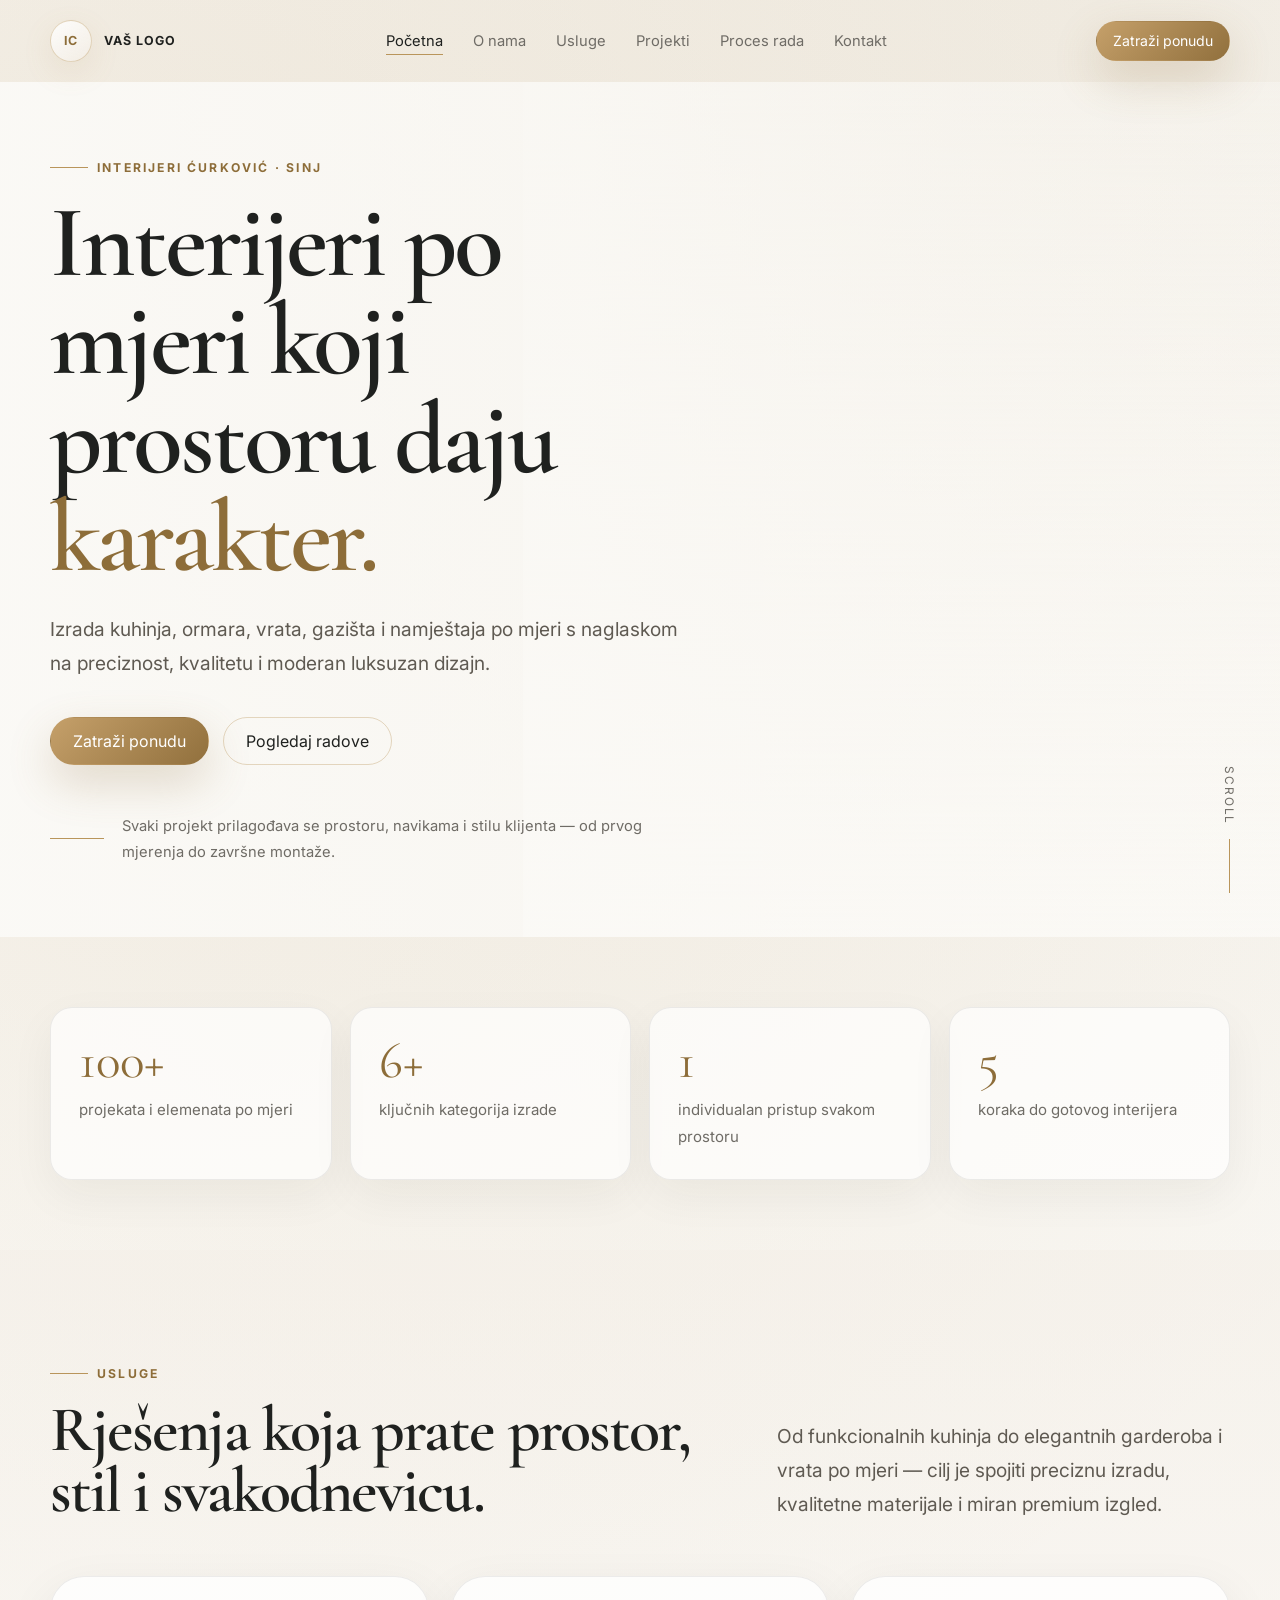
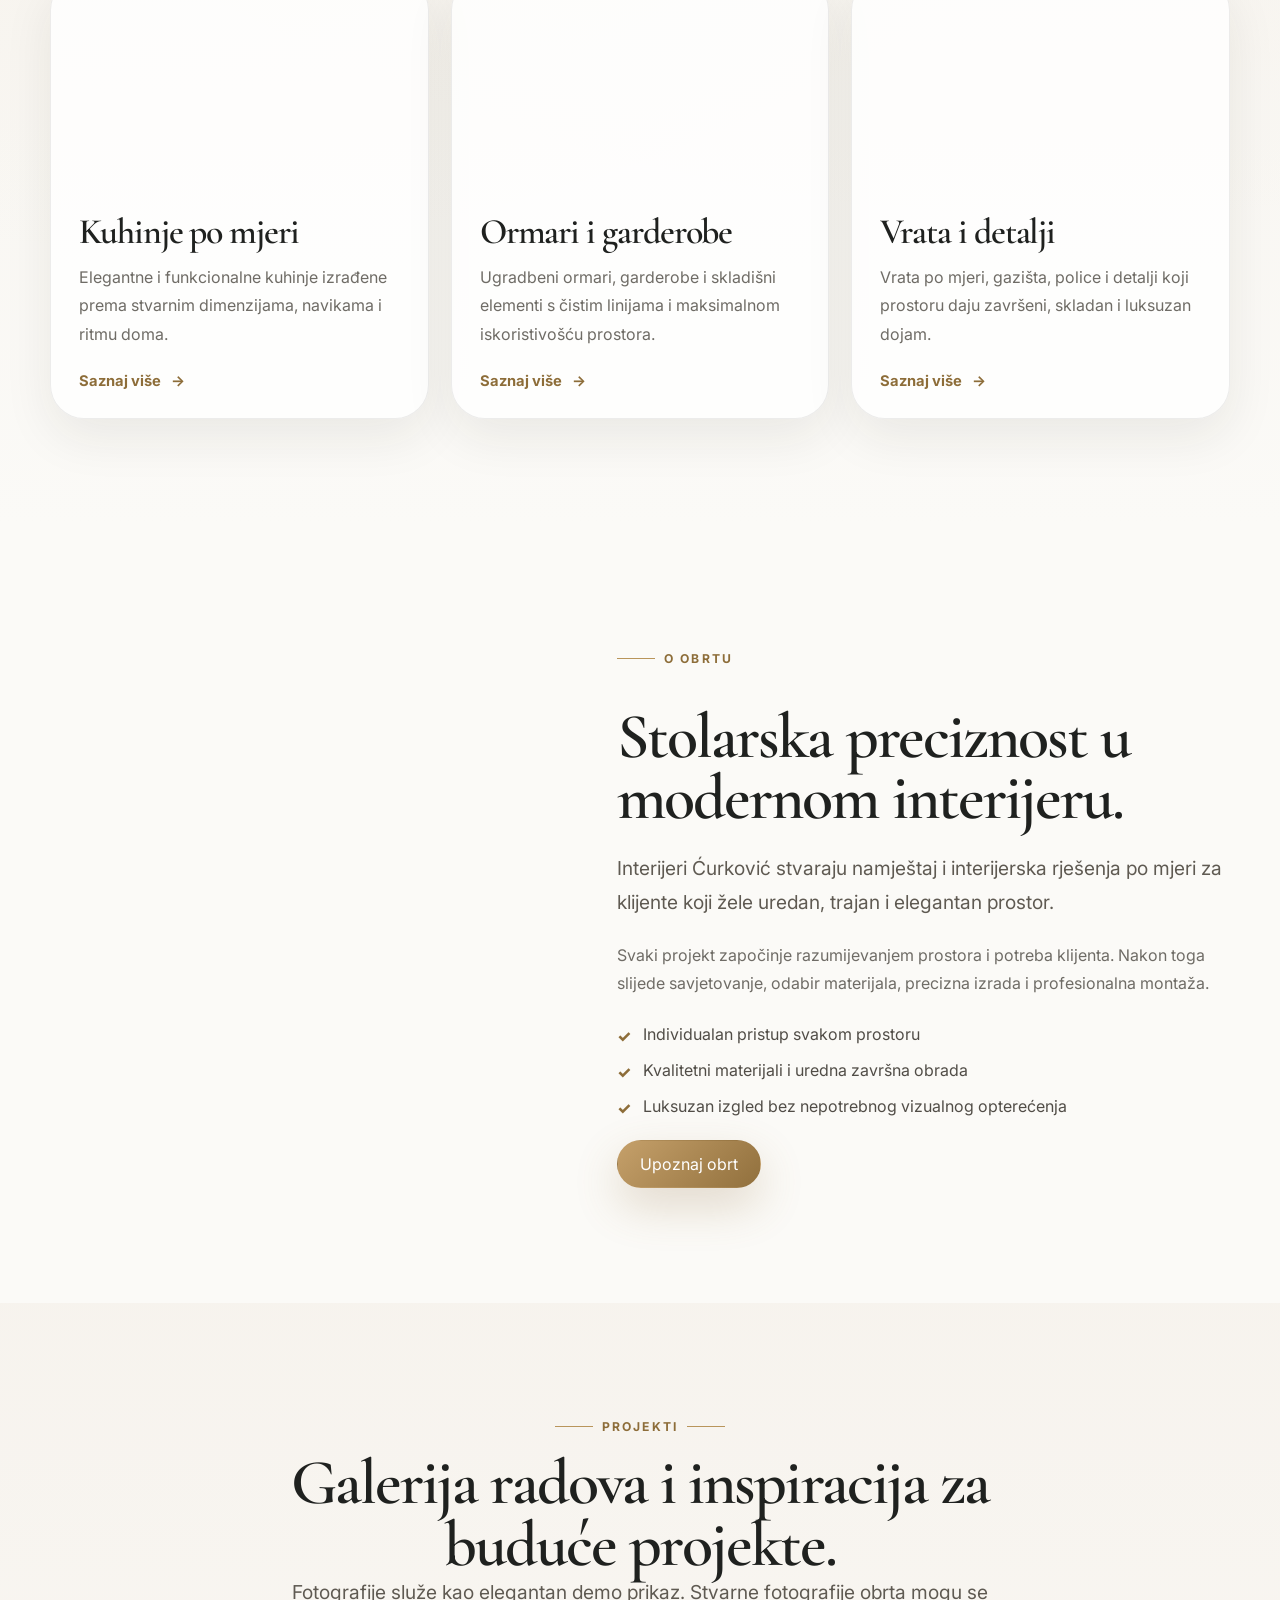
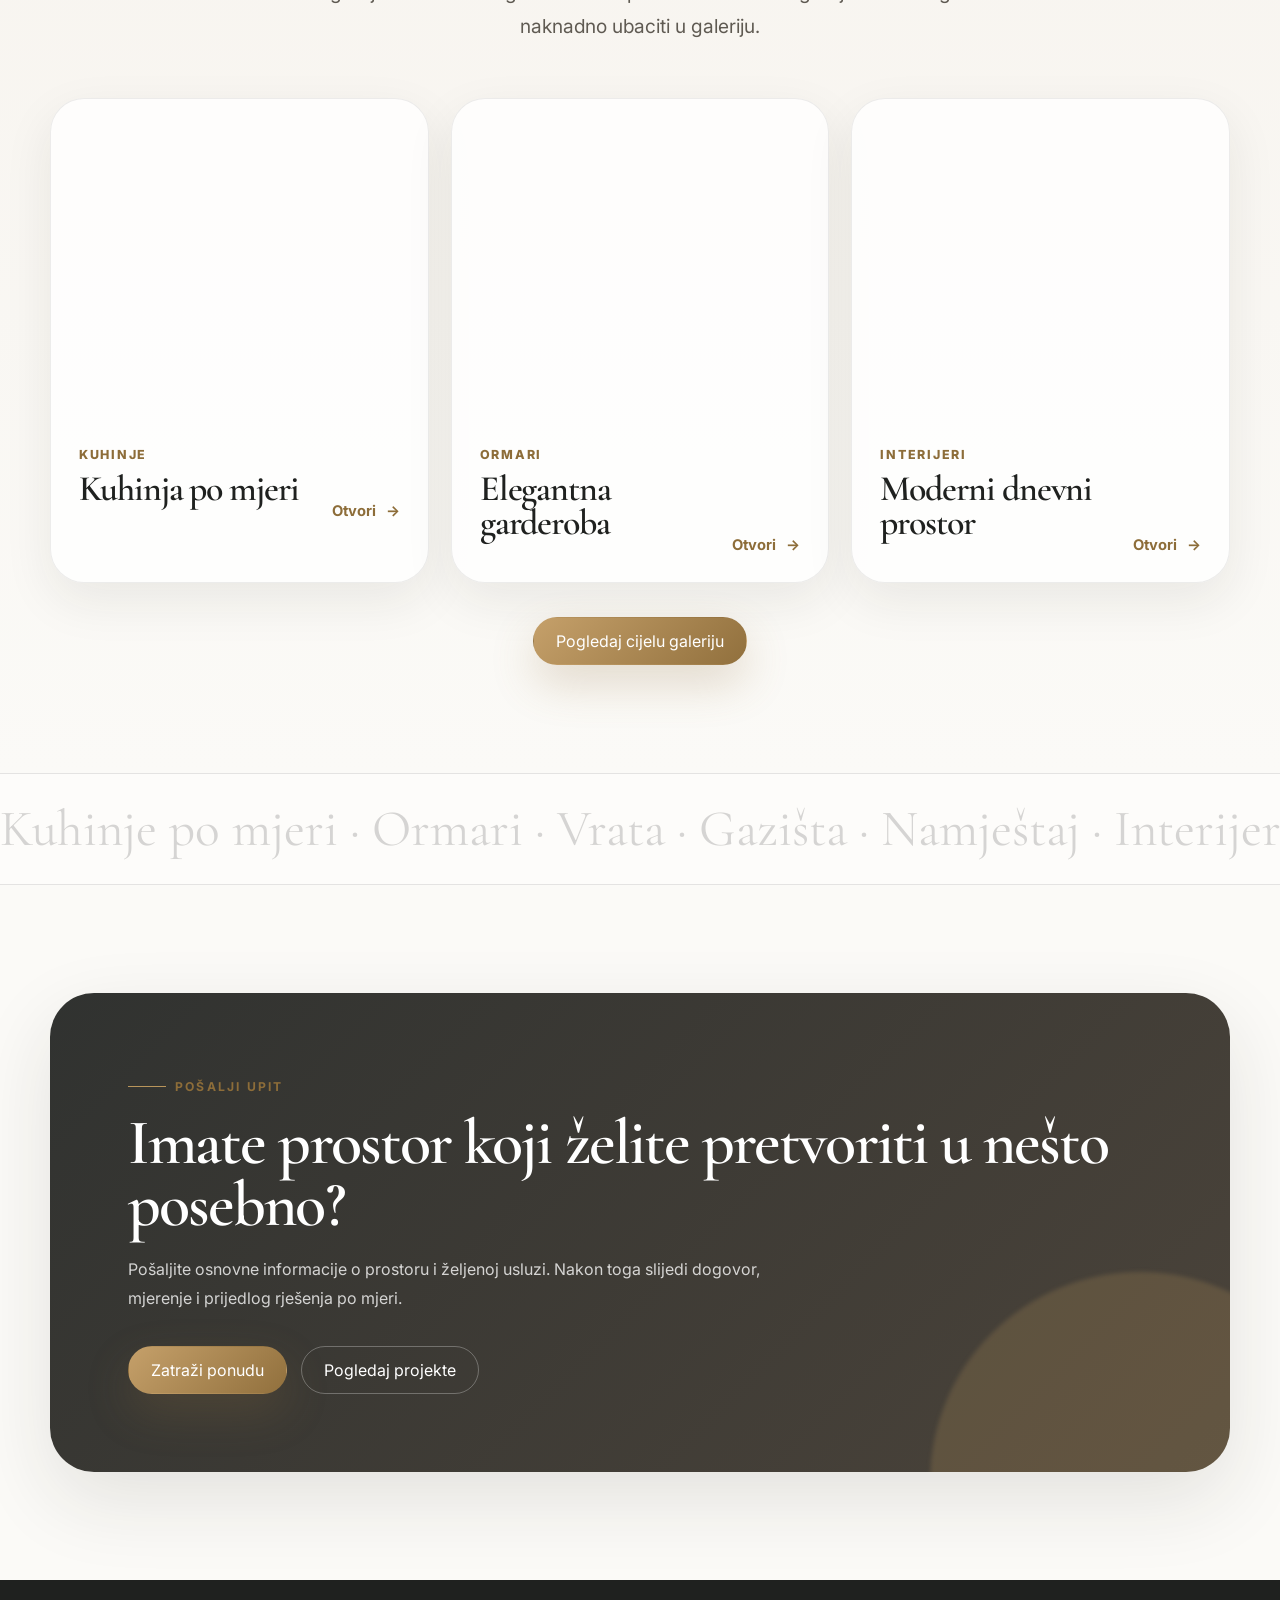
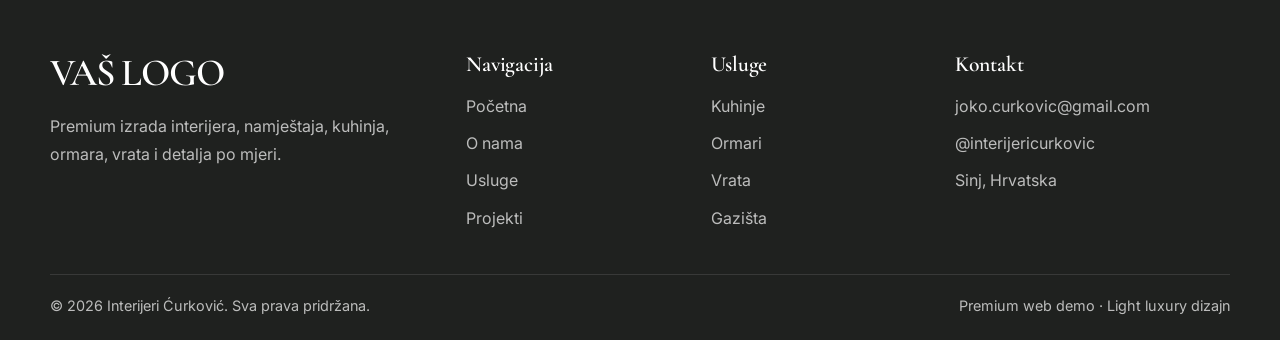
==== commit 6431c454: "4" ====
--- a/index.html
+++ b/index.html
@@ -53,16 +53,6 @@
             <p>Svaki projekt prilagođava se prostoru, navikama i stilu klijenta — od prvog mjerenja do završne montaže.</p>
           </div>
         </div>
-        <aside class="hero-card reveal delay-2">
-          <div class="hero-card-img image-reveal"></div>
-          <div class="hero-card-row">
-            <div>
-              <strong>Premium izrada</strong>
-              <span>Kuhinje, ormari, vrata i detalji po mjeri</span>
-            </div>
-            <div class="badge">Po mjeri</div>
-          </div>
-        </aside>
       </div>
       <div class="scroll-indicator">Scroll</div>
     </section>
--- a/styles.css
+++ b/styles.css
@@ -663,10 +663,13 @@
   margin-bottom: 44px;
 }
 .footer h3, .footer h4 { color:#fff; }
-.footer h3 { font-size:2.4rem; margin-bottom:14px; }
-.footer p, .footer a { color: rgba(255,255,255,.7); }
+.footer h3 { font-size:2.4rem; margin-bottom:18px; line-height:1.1; }
+.footer h4 { font-size:1.35rem; margin-bottom:18px; line-height:1.15; letter-spacing:-.01em; }
+.footer p { line-height:1.75; max-width: 340px; }
+.footer p, .footer a, .footer span { color: rgba(255,255,255,.7); }
 .footer a:hover { color:#fff; }
-.footer-links { display:grid; gap:12px; }
+.footer-links { display:grid; gap:14px; }
+.footer-links a, .footer-links span { display:block; line-height:1.45; }
 .footer-bottom {
   border-top:1px solid rgba(255,255,255,.11);
   padding-top: 22px;
@@ -768,6 +771,10 @@
   .split-media { min-height: 420px; border-radius: 30px; }
   .cta-band { padding: 42px 24px; border-radius: 30px; }
   .form-panel { padding: 24px; border-radius: 30px; }
-  .footer-grid { grid-template-columns:1fr; }
-  .footer-bottom { display:grid; }
-}
+  .footer { padding: 58px 0 26px; }
+  .footer-grid { grid-template-columns:1fr; gap:36px; margin-bottom:38px; }
+  .footer h3 { margin-bottom:16px; }
+  .footer h4 { margin-bottom:14px; }
+  .footer-links { gap:13px; }
+  .footer-bottom { display:grid; gap:12px; }
+}
